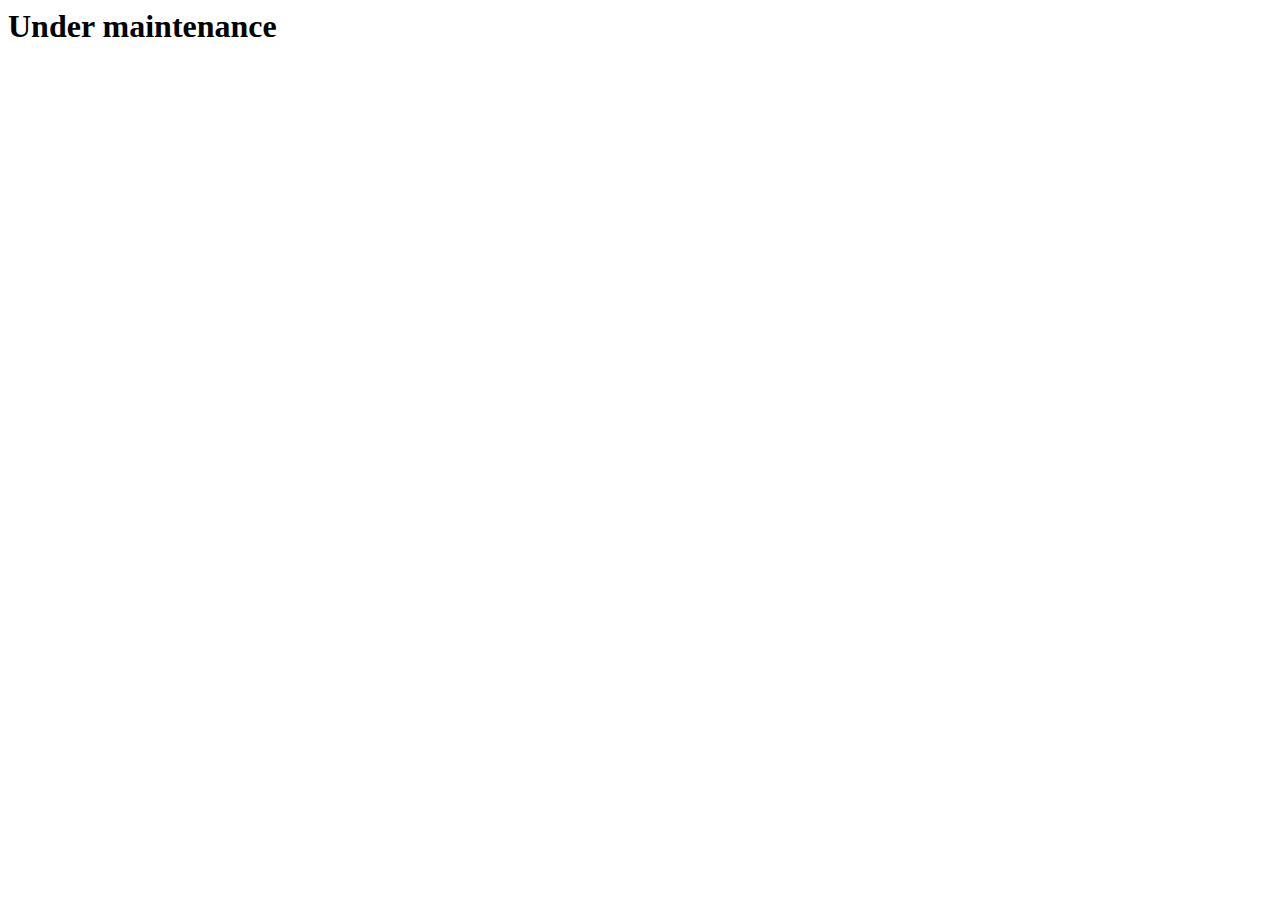
==== index.html @ 699eb17e "Create index.html" ====
<html>
<head>
<!-- Global site tag (gtag.js) - Google Analytics -->
<script async src="https://www.googletagmanager.com/gtag/js?id=G-1EDDZD0Z93"></script>
<script>
  window.dataLayer = window.dataLayer || [];
  function gtag(){dataLayer.push(arguments);}
  gtag('js', new Date());
https://github.com/doncechenjun/doncechenjun.github.io
  gtag('config', 'G-1EDDZD0Z93');
</script>
</head>
<body>
  <h1>Under maintenance</h1>
</body>
</html>
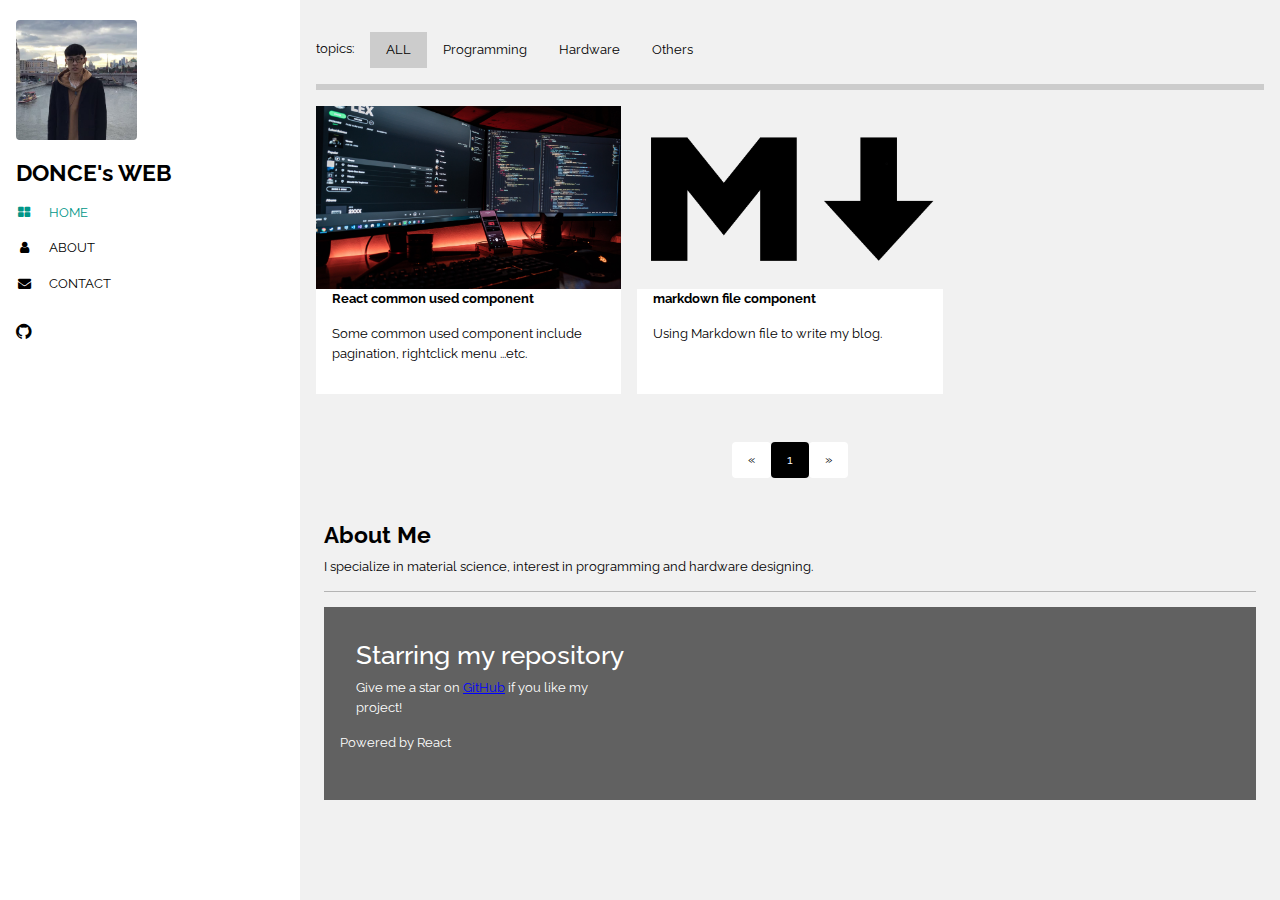
==== commit 731daa69: "new page" ====
--- a/index.html
+++ b/index.html
@@ -1,16 +1 @@
-<html>
-<head>
-<!-- Global site tag (gtag.js) - Google Analytics -->
-<script async src="https://www.googletagmanager.com/gtag/js?id=G-1EDDZD0Z93"></script>
-<script>
-  window.dataLayer = window.dataLayer || [];
-  function gtag(){dataLayer.push(arguments);}
-  gtag('js', new Date());
-https://github.com/doncechenjun/doncechenjun.github.io
-  gtag('config', 'G-1EDDZD0Z93');
-</script>
-</head>
-<body>
-  <h1>Under maintenance</h1>
-</body>
-</html>
+<!doctype html><html lang="en"><head><script async src="https://www.googletagmanager.com/gtag/js?id=G-1EDDZD0Z93"></script><script>function gtag(){dataLayer.push(arguments)}window.dataLayer=window.dataLayer||[],gtag("js",new Date),gtag("config","G-1EDDZD0Z93")</script><meta charset="utf-8"/><title>CHUN-YU</title><meta name="viewport" content="width=device-width"/><meta name="viewport" content="width=device-width,initial-scale=1"><link rel="stylesheet" href="https://www.w3schools.com/w3css/4/w3.css"><link rel="stylesheet" href="https://fonts.googleapis.com/css?family=Raleway"><link rel="stylesheet" href="https://cdnjs.cloudflare.com/ajax/libs/font-awesome/4.7.0/css/font-awesome.min.css"><link href="/static/css/2.61526bb2.chunk.css" rel="stylesheet"><link href="/static/css/main.bc5a7e4d.chunk.css" rel="stylesheet"></head><body class="w3-light-grey w3-content" style="max-width:1600px"><noscript>You need to enable JavaScript to run this app.</noscript><div id="root"></div><script>!function(e){function r(r){for(var n,i,a=r[0],c=r[1],l=r[2],s=0,p=[];s<a.length;s++)i=a[s],Object.prototype.hasOwnProperty.call(o,i)&&o[i]&&p.push(o[i][0]),o[i]=0;for(n in c)Object.prototype.hasOwnProperty.call(c,n)&&(e[n]=c[n]);for(f&&f(r);p.length;)p.shift()();return u.push.apply(u,l||[]),t()}function t(){for(var e,r=0;r<u.length;r++){for(var t=u[r],n=!0,a=1;a<t.length;a++){var c=t[a];0!==o[c]&&(n=!1)}n&&(u.splice(r--,1),e=i(i.s=t[0]))}return e}var n={},o={1:0},u=[];function i(r){if(n[r])return n[r].exports;var t=n[r]={i:r,l:!1,exports:{}};return e[r].call(t.exports,t,t.exports,i),t.l=!0,t.exports}i.e=function(e){var r=[],t=o[e];if(0!==t)if(t)r.push(t[2]);else{var n=new Promise((function(r,n){t=o[e]=[r,n]}));r.push(t[2]=n);var u,a=document.createElement("script");a.charset="utf-8",a.timeout=120,i.nc&&a.setAttribute("nonce",i.nc),a.src=function(e){return i.p+"static/js/"+({}[e]||e)+"."+{3:"d5351310"}[e]+".chunk.js"}(e);var c=new Error;u=function(r){a.onerror=a.onload=null,clearTimeout(l);var t=o[e];if(0!==t){if(t){var n=r&&("load"===r.type?"missing":r.type),u=r&&r.target&&r.target.src;c.message="Loading chunk "+e+" failed.\n("+n+": "+u+")",c.name="ChunkLoadError",c.type=n,c.request=u,t[1](c)}o[e]=void 0}};var l=setTimeout((function(){u({type:"timeout",target:a})}),12e4);a.onerror=a.onload=u,document.head.appendChild(a)}return Promise.all(r)},i.m=e,i.c=n,i.d=function(e,r,t){i.o(e,r)||Object.defineProperty(e,r,{enumerable:!0,get:t})},i.r=function(e){"undefined"!=typeof Symbol&&Symbol.toStringTag&&Object.defineProperty(e,Symbol.toStringTag,{value:"Module"}),Object.defineProperty(e,"__esModule",{value:!0})},i.t=function(e,r){if(1&r&&(e=i(e)),8&r)return e;if(4&r&&"object"==typeof e&&e&&e.__esModule)return e;var t=Object.create(null);if(i.r(t),Object.defineProperty(t,"default",{enumerable:!0,value:e}),2&r&&"string"!=typeof e)for(var n in e)i.d(t,n,function(r){return e[r]}.bind(null,n));return t},i.n=function(e){var r=e&&e.__esModule?function(){return e.default}:function(){return e};return i.d(r,"a",r),r},i.o=function(e,r){return Object.prototype.hasOwnProperty.call(e,r)},i.p="/",i.oe=function(e){throw console.error(e),e};var a=this.webpackJsonpfront=this.webpackJsonpfront||[],c=a.push.bind(a);a.push=r,a=a.slice();for(var l=0;l<a.length;l++)r(a[l]);var f=c;t()}([])</script><script src="/static/js/2.4d10be79.chunk.js"></script><script src="/static/js/main.25401cde.chunk.js"></script></body></html>--- a/static/css/main.bc5a7e4d.chunk.css
+++ b/static/css/main.bc5a7e4d.chunk.css
@@ -0,0 +1,2 @@
+body,h1,h2,h3,h4,h5,h6{font-family:"Raleway",sans-serif}body{font-size:.875rem}.feather{width:16px;height:16px;vertical-align:text-bottom}.sidebar{position:fixed;top:0;bottom:0;left:0;z-index:100;padding:0;box-shadow:inset -1px 0 0 rgba(0,0,0,.1)}.sidebar-sticky{position:-webkit-sticky;position:sticky;top:48px;height:calc(100vh - 48px);padding-top:.5rem;overflow-x:hidden;overflow-y:auto}.sidebar .nav-link{font-weight:500;color:#333}.sidebar .nav-link .feather{margin-right:4px;color:#999}.sidebar .nav-link.active{color:#007bff}.sidebar .nav-link.active .feather,.sidebar .nav-link:hover .feather{color:inherit}.sidebar-heading{font-size:.75rem;text-transform:uppercase}.navbar-brand{padding-top:.75rem;padding-bottom:.75rem;font-size:1rem;background-color:rgba(0,0,0,.25);box-shadow:inset -1px 0 0 rgba(0,0,0,.25)}#showfile{font-size:large;margin-left:2vw}#showfile h1,#showfile h2,#showfile h3,#showfile h4,#showfile h5,#showfile h6{margin:2vw}#showfile h1,#showfile h2{border-bottom:1px solid #dfe2e5}#showfile img{display:block;width:30vw;padding-left:2vw}#showfile code{background:#dfe2e5;color:#000;padding:3px;border-radius:3px}#showfile blockquote{border-left:4px solid #dfe2e5;padding-left:2rem}#showfile blockquote,#showfile ol,#showfile p,#showfile ul{margin-left:2vw}
+/*# sourceMappingURL=main.bc5a7e4d.chunk.css.map */